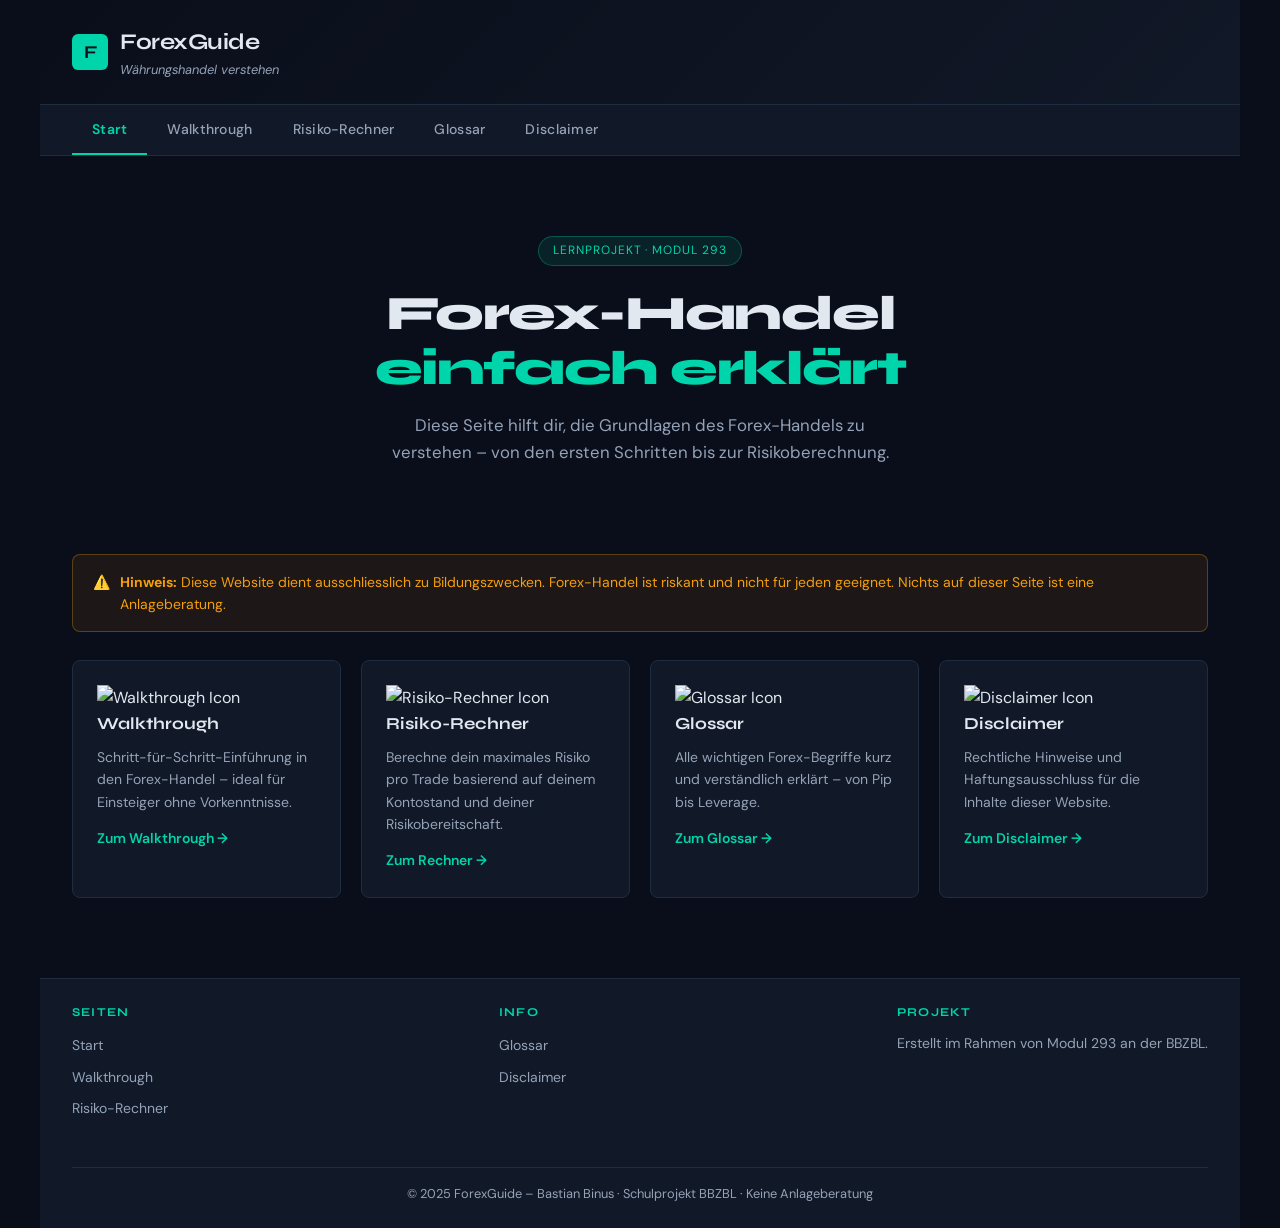
==== index.html @ bad98feb "Commit W3C Valid" ====
<!DOCTYPE html>
<html lang="de">
<head>
  <meta charset="UTF-8">
  <meta name="keywords" content="forex, trading, währungen">
  <title>ForexGuide – Einstieg in den Forex-Handel</title>
  <link rel="stylesheet" href="style.css">
  <link rel="preconnect" href="https://fonts.googleapis.com">
  <link href="https://fonts.googleapis.com/css2?family=Syne:wght@700;800&family=DM+Sans:wght@400;500;600&family=JetBrains+Mono:wght@400&display=swap" rel="stylesheet">
  <style>
    body { background-color: #0a0e1a; }
    .hero h2 { color: #e2e8f0 }
  </style>
</head>
<body>

  <header>
    <a href="index.html" class="logo">
      <div class="logo-icon">F</div>
      <div>
        <h1>ForexGuide</h1>
        <p class="tagline">Währungshandel verstehen</p>
      </div>
    </a>
  </header>

  <nav>
    <ul>
      <li><a href="index.html" class="active">Start</a></li>
      <li><a href="walkthrough.html">Walkthrough</a></li>
      <li><a href="rechner.html">Risiko-Rechner</a></li>
      <li><a href="glossar.html">Glossar</a></li>
      <li><a href="disclaimer.html">Disclaimer</a></li>
    </ul>
  </nav>

  <main>
    <div class="hero">
      <span class="hero-badge">Lernprojekt · Modul 293</span>
      <h2>Forex-Handel <span>einfach erklärt</span></h2>
      <p>Diese Seite hilft dir, die Grundlagen des Forex-Handels zu verstehen – von den ersten Schritten bis zur Risikoberechnung.</p>
    </div>

    <div class="warning-box">
      <span>⚠️</span>
      <span><strong>Hinweis:</strong> Diese Website dient ausschliesslich zu Bildungszwecken. Forex-Handel ist riskant und nicht für jeden geeignet. Nichts auf dieser Seite ist eine Anlageberatung.</span>
    </div>

    <div class="cards-grid">
      <div class="card">
        <img src="img/walkthrough.png" width="60" height="60" alt="Walkthrough Icon">
        <h3>Walkthrough</h3>
        <p>Schritt-für-Schritt-Einführung in den Forex-Handel – ideal für Einsteiger ohne Vorkenntnisse.</p>
        <a href="walkthrough.html">Zum Walkthrough →</a>
      </div>
      <div class="card">
        <img src="img/rechner.png" width="60" height="60" alt="Risiko-Rechner Icon">
        <h3>Risiko-Rechner</h3>
        <p>Berechne dein maximales Risiko pro Trade basierend auf deinem Kontostand und deiner Risikobereitschaft.</p>
        <a href="rechner.html">Zum Rechner →</a>
      </div>
      <div class="card">
        <img src="img/glossar.png" width="60" height="60" alt="Glossar Icon">
        <h3>Glossar</h3>
        <p>Alle wichtigen Forex-Begriffe kurz und verständlich erklärt – von Pip bis Leverage.</p>
        <a href="glossar.html">Zum Glossar →</a>
      </div>
      <div class="card">
        <img src="img/disclaimer.png" width="60" height="60" alt="Disclaimer Icon">
        <h3>Disclaimer</h3>
        <p>Rechtliche Hinweise und Haftungsausschluss für die Inhalte dieser Website.</p>
        <a href="disclaimer.html">Zum Disclaimer →</a>
      </div>
    </div>
  </main>

  <footer>
    <div class="footer-section">
      <h3>Seiten</h3>
      <ul>
        <li><a href="index.html">Start</a></li>
        <li><a href="walkthrough.html">Walkthrough</a></li>
        <li><a href="rechner.html">Risiko-Rechner</a></li>
      </ul>
    </div>
    <div class="footer-section">
      <h3>Info</h3>
      <ul>
        <li><a href="glossar.html">Glossar</a></li>
        <li><a href="disclaimer.html">Disclaimer</a></li>
      </ul>
    </div>
    <div class="footer-section">
      <h3>Projekt</h3>
      <p>Erstellt im Rahmen von Modul 293 an der BBZBL.</p>
    </div>
    <div class="footer-bottom">
      © 2025 ForexGuide – Bastian Binus · Schulprojekt BBZBL · Keine Anlageberatung
    </div>
  </footer>

</body>
</html>
---- style.css ----
/* ===========================
   Forex Guide – Global Styles
   =========================== */

/* CSS Variables */
/* FEHLER: Ungültige Einheit → CSS Validator Fehler */
.hero-badge {
  animation-duration: 0s;
}

/* FEHLER: Unbekannte Eigenschaft → CSS Validator Warnung */
nav ul li a {
  text-size-adjust: 100%;
}

:root {
  --color-bg: #0a0e1a;
  --color-surface: #111827;
  --color-surface-2: #1a2235;
  --color-accent: #00d4aa;
  --color-accent-2: #f59e0b;
  --color-text: #e2e8f0;
  --color-text-muted: #94a3b8;
  --color-border: #1e2d40;
  --color-danger: #ef4444;
  --color-success: #22c55e;
  --font-display: 'Syne', sans-serif;
  --font-body: 'DM Sans', sans-serif;
  --font-mono: 'JetBrains Mono', monospace;
  --radius: 8px;
  --shadow: 0 4px 24px rgba(0,0,0,0.4);
}

/* Reset & Box Model (K7: border-box für alle Elemente) */
* {
  box-sizing: border-box;
  margin: 0;
  padding: 0;
}

/* ===========================
   K7: CSS Grid Layout
   =========================== */
body {
  font-family: var(--font-body);
  background-color: var(--color-bg);
  color: var(--color-text);
  font-size: 16px;
  line-height: 1.6;
  min-height: 100vh;

  /* Grid Layout */
  max-width: 1200px;
  margin: 0 auto;
  display: grid;
  grid-template-columns: 1fr;
  grid-template-rows: auto auto 1fr auto;
  grid-template-areas:
    "header"
    "nav"
    "main"
    "footer";
  gap: 0;
}

/* ===========================
   Header
   =========================== */
header {
  grid-area: header;
  padding: 24px 32px;
  border-bottom: 1px solid var(--color-border);
  background: linear-gradient(135deg, #0a0e1a 0%, #111827 100%);
  display: flex;
  align-items: center;
  justify-content: space-between;
  min-height: 80px;
}

header .logo {
  display: flex;
  align-items: center;
  gap: 12px;
  text-decoration: none;
}

header .logo-icon {
  width: 36px;
  height: 36px;
  background: var(--color-accent);
  border-radius: 6px;
  display: flex;
  align-items: center;
  justify-content: center;
  font-family: var(--font-display);
  font-weight: 700;
  color: var(--color-bg);
  font-size: 18px;
}

header h1 {
  font-family: var(--font-display);
  font-size: 1.4rem;
  font-weight: 700;
  color: var(--color-text);
  letter-spacing: -0.02em;
}

header .tagline {
  font-size: 0.8rem;
  color: var(--color-text-muted);
  font-style: italic;
}

/* ===========================
   K7: Navigation mit Flexbox
   =========================== */
nav {
  grid-area: nav;
  background: var(--color-surface);
  border-bottom: 1px solid var(--color-border);
  min-height: 50px;
  padding: 0 32px;
}

nav ul {
  display: flex;           /* K7: Flexbox */
  list-style: none;
  gap: 0;
  height: 100%;
  align-items: stretch;
}

nav ul li a {
  display: flex;
  align-items: center;
  padding: 0 20px;
  height: 50px;
  color: var(--color-text-muted);
  text-decoration: none;
  font-size: 0.875rem;
  font-weight: 500;
  letter-spacing: 0.02em;
  border-bottom: 2px solid transparent;
  transition: color 0.2s, border-color 0.2s;
  white-space: nowrap;
}

nav ul li a:hover {
  color: var(--color-accent);
  border-bottom-color: var(--color-accent);
}

nav ul li a.active {
  color: var(--color-accent);
  border-bottom-color: var(--color-accent);
  font-weight: 600;
}

nav ul li a:visited {
  color: var(--color-text-muted);
}

nav ul li a:visited:hover,
nav ul li a:visited.active {
  color: var(--color-accent);
}

/* ===========================
   Main Content Area
   =========================== */
main {
  grid-area: main;
  padding: 32px;
  min-height: 400px;
}

/* ===========================
   K7: Footer mit Flexbox
   =========================== */
footer {
  grid-area: footer;
  background: var(--color-surface);
  border-top: 1px solid var(--color-border);
  padding: 24px 32px;
  min-height: 100px;

  /* K7: Flexbox für Footer-Bereiche */
  display: flex;
  justify-content: space-between;
  align-items: flex-start;
  gap: 24px;
  flex-wrap: wrap;
}

.footer-section h3 {
  font-family: var(--font-display);
  font-size: 0.75rem;
  text-transform: uppercase;
  letter-spacing: 0.1em;
  color: var(--color-accent);
  margin-bottom: 10px;
}

.footer-section ul {
  list-style: none;
}

.footer-section ul li {
  margin-bottom: 6px;
}

.footer-section ul li a,
.footer-section p {
  color: var(--color-text-muted);
  text-decoration: none;
  font-size: 0.875rem;
  transition: color 0.2s;
}

.footer-section ul li a:hover {
  color: var(--color-accent);
}

.footer-bottom {
  width: 100%;
  border-top: 1px solid var(--color-border);
  margin-top: 16px;
  padding-top: 16px;
  text-align: center;
  color: var(--color-text-muted);
  font-size: 0.8rem;
}

/* ===========================
   Reusable Components
   =========================== */

/* Hero Section */
.hero {
  text-align: center;
  padding: 48px 0 40px;
  max-width: 700px;
  margin: 0 auto 48px;
}

.hero-badge {
  display: inline-block;
  background: rgba(0,212,170,0.1);
  color: var(--color-accent);
  border: 1px solid rgba(0,212,170,0.3);
  padding: 4px 14px;
  border-radius: 20px;
  font-size: 0.75rem;
  letter-spacing: 0.08em;
  text-transform: uppercase;
  margin-bottom: 20px;
}

.hero h2 {
  font-family: var(--font-display);
  font-size: clamp(2rem, 5vw, 3rem);
  font-weight: 800;
  letter-spacing: -0.03em;
  line-height: 1.15;
  margin-bottom: 16px;
}

.hero h2 span {
  color: var(--color-accent);
}

.hero p {
  color: var(--color-text-muted);
  font-size: 1.05rem;
  max-width: 520px;
  margin: 0 auto;
}

/* Cards Grid */
.cards-grid {
  display: grid;
  grid-template-columns: repeat(auto-fit, minmax(260px, 1fr));
  gap: 20px;
  margin-bottom: 48px;
}

.card {
  background: var(--color-surface);
  border: 1px solid var(--color-border);
  border-radius: var(--radius);
  padding: 24px;
  transition: border-color 0.2s, transform 0.2s;
}

.card:hover {
  border-color: var(--color-accent);
  transform: translateY(-2px);
}

.card-icon {
  font-size: 1.8rem;
  margin-bottom: 12px;
}

.card h3 {
  font-family: var(--font-display);
  font-size: 1.05rem;
  font-weight: 700;
  margin-bottom: 8px;
  color: var(--color-text);
}

.card p {
  color: var(--color-text-muted);
  font-size: 0.875rem;
  line-height: 1.6;
}

.card a {
  display: inline-block;
  margin-top: 14px;
  color: var(--color-accent);
  text-decoration: none;
  font-size: 0.875rem;
  font-weight: 600;
}

.card a:hover {
  text-decoration: underline;
}

/* Page Header */
.page-header {
  margin-bottom: 32px;
  padding-bottom: 24px;
  border-bottom: 1px solid var(--color-border);
}

.page-header h2 {
  font-family: var(--font-display);
  font-size: 2rem;
  font-weight: 800;
  letter-spacing: -0.03em;
  margin-bottom: 8px;
}

.page-header p {
  color: var(--color-text-muted);
}

/* Warning box */
.warning-box {
  background: rgba(245,158,11,0.08);
  border: 1px solid rgba(245,158,11,0.3);
  border-radius: var(--radius);
  padding: 16px 20px;
  margin-bottom: 28px;
  font-size: 0.875rem;
  color: var(--color-accent-2);
  display: flex;
  gap: 10px;
  align-items: flex-start;
}

/* Steps */
.steps {
  display: flex;
  flex-direction: column;
  gap: 24px;
}

.step {
  display: flex;
  gap: 20px;
  align-items: flex-start;
}

.step-number {
  flex-shrink: 0;
  width: 36px;
  height: 36px;
  border-radius: 50%;
  background: var(--color-accent);
  color: var(--color-bg);
  display: flex;
  align-items: center;
  justify-content: center;
  font-family: var(--font-display);
  font-weight: 700;
  font-size: 0.9rem;
}

.step-content h3 {
  font-family: var(--font-display);
  font-size: 1.05rem;
  font-weight: 700;
  margin-bottom: 6px;
}

.step-content p {
  color: var(--color-text-muted);
  font-size: 0.9rem;
}

.step-content code {
  font-family: var(--font-mono);
  background: var(--color-surface-2);
  border: 1px solid var(--color-border);
  padding: 2px 6px;
  border-radius: 4px;
  font-size: 0.85rem;
  color: var(--color-accent);
}

/* Calculator */
.calculator {
  background: var(--color-surface);
  border: 1px solid var(--color-border);
  border-radius: var(--radius);
  padding: 32px;
  max-width: 580px;
}

.form-group {
  margin-bottom: 20px;
}

.form-group label {
  display: block;
  font-size: 0.875rem;
  font-weight: 600;
  color: var(--color-text-muted);
  margin-bottom: 8px;
  text-transform: uppercase;
  letter-spacing: 0.05em;
}

.form-group input,
.form-group select {
  width: 100%;
  padding: 12px 16px;
  background: var(--color-surface-2);
  border: 1px solid var(--color-border);
  border-radius: var(--radius);
  color: var(--color-text);
  font-family: var(--font-body);
  font-size: 1rem;
  transition: border-color 0.2s;
}

.form-group input:focus,
.form-group select:focus {
  outline: none;
  border-color: var(--color-accent);
}

.form-group select option {
  background: var(--color-surface);
}

.btn {
  padding: 12px 28px;
  background: var(--color-accent);
  color: var(--color-bg);
  border: none;
  border-radius: var(--radius);
  font-family: var(--font-display);
  font-size: 0.95rem;
  font-weight: 700;
  cursor: pointer;
  transition: background 0.2s, transform 0.1s;
  letter-spacing: 0.02em;
}

.btn:hover {
  background: #00b894;
  transform: translateY(-1px);
}

.result-box {
  margin-top: 24px;
  padding: 20px;
  background: rgba(0,212,170,0.06);
  border: 1px solid rgba(0,212,170,0.25);
  border-radius: var(--radius);
  display: none;
}

.result-box.visible {
  display: block;
}

.result-box h4 {
  font-family: var(--font-display);
  font-size: 0.75rem;
  text-transform: uppercase;
  letter-spacing: 0.1em;
  color: var(--color-accent);
  margin-bottom: 12px;
}

.result-row {
  display: flex;
  justify-content: space-between;
  padding: 8px 0;
  border-bottom: 1px solid var(--color-border);
  font-size: 0.9rem;
}

.result-row:last-child {
  border-bottom: none;
  font-weight: 700;
}

.result-row .value {
  color: var(--color-accent);
  font-family: var(--font-mono);
}

.value.danger {
  color: var(--color-danger);
}

/* Glossar */
.glossar-search {
  margin-bottom: 24px;
}

.glossar-search input {
  width: 100%;
  padding: 14px 20px;
  background: var(--color-surface);
  border: 1px solid var(--color-border);
  border-radius: var(--radius);
  color: var(--color-text);
  font-family: var(--font-body);
  font-size: 1rem;
  transition: border-color 0.2s;
}

.glossar-search input:focus {
  outline: none;
  border-color: var(--color-accent);
}

.glossar-search input::placeholder {
  color: var(--color-text-muted);
}

.glossar-list {
  display: flex;
  flex-direction: column;
  gap: 12px;
}

.glossar-item {
  background: var(--color-surface);
  border: 1px solid var(--color-border);
  border-radius: var(--radius);
  padding: 18px 24px;
  transition: border-color 0.2s;
}

.glossar-item:hover {
  border-color: var(--color-accent);
}

.glossar-item dt {
  font-family: var(--font-display);
  font-weight: 700;
  color: var(--color-accent);
  margin-bottom: 6px;
  font-size: 1rem;
}

.glossar-item dd {
  color: var(--color-text-muted);
  font-size: 0.9rem;
  line-height: 1.6;
}

/* Disclaimer page */
.disclaimer-content {
  max-width: 720px;
}

.disclaimer-content h3 {
  font-family: var(--font-display);
  font-size: 1.1rem;
  font-weight: 700;
  color: var(--color-text);
  margin: 28px 0 10px;
  padding-top: 20px;
  border-top: 1px solid var(--color-border);
}

.disclaimer-content h3:first-of-type {
  margin-top: 0;
  border-top: none;
  padding-top: 0;
}

.disclaimer-content p {
  color: var(--color-text-muted);
  font-size: 0.9rem;
  line-height: 1.75;
  margin-bottom: 12px;
}

/* ===========================
   K7: Responsive Layout
   =========================== */
@media (max-width: 768px) {
  body {
    grid-template-areas:
      "header"
      "nav"
      "main"
      "footer";
  }

  header {
    padding: 16px 20px;
    flex-direction: column;
    align-items: flex-start;
    gap: 6px;
    min-height: auto;
  }

  nav {
    padding: 0 12px;
    overflow-x: auto;
  }

  nav ul {
    gap: 0;
  }

  nav ul li a {
    padding: 0 12px;
    font-size: 0.8rem;
  }

  main {
    padding: 20px 16px;
  }

  footer {
    flex-direction: column;
    padding: 20px 16px;
  }

  .cards-grid {
    grid-template-columns: 1fr;
  }

  .calculator {
    padding: 20px;
  }
}
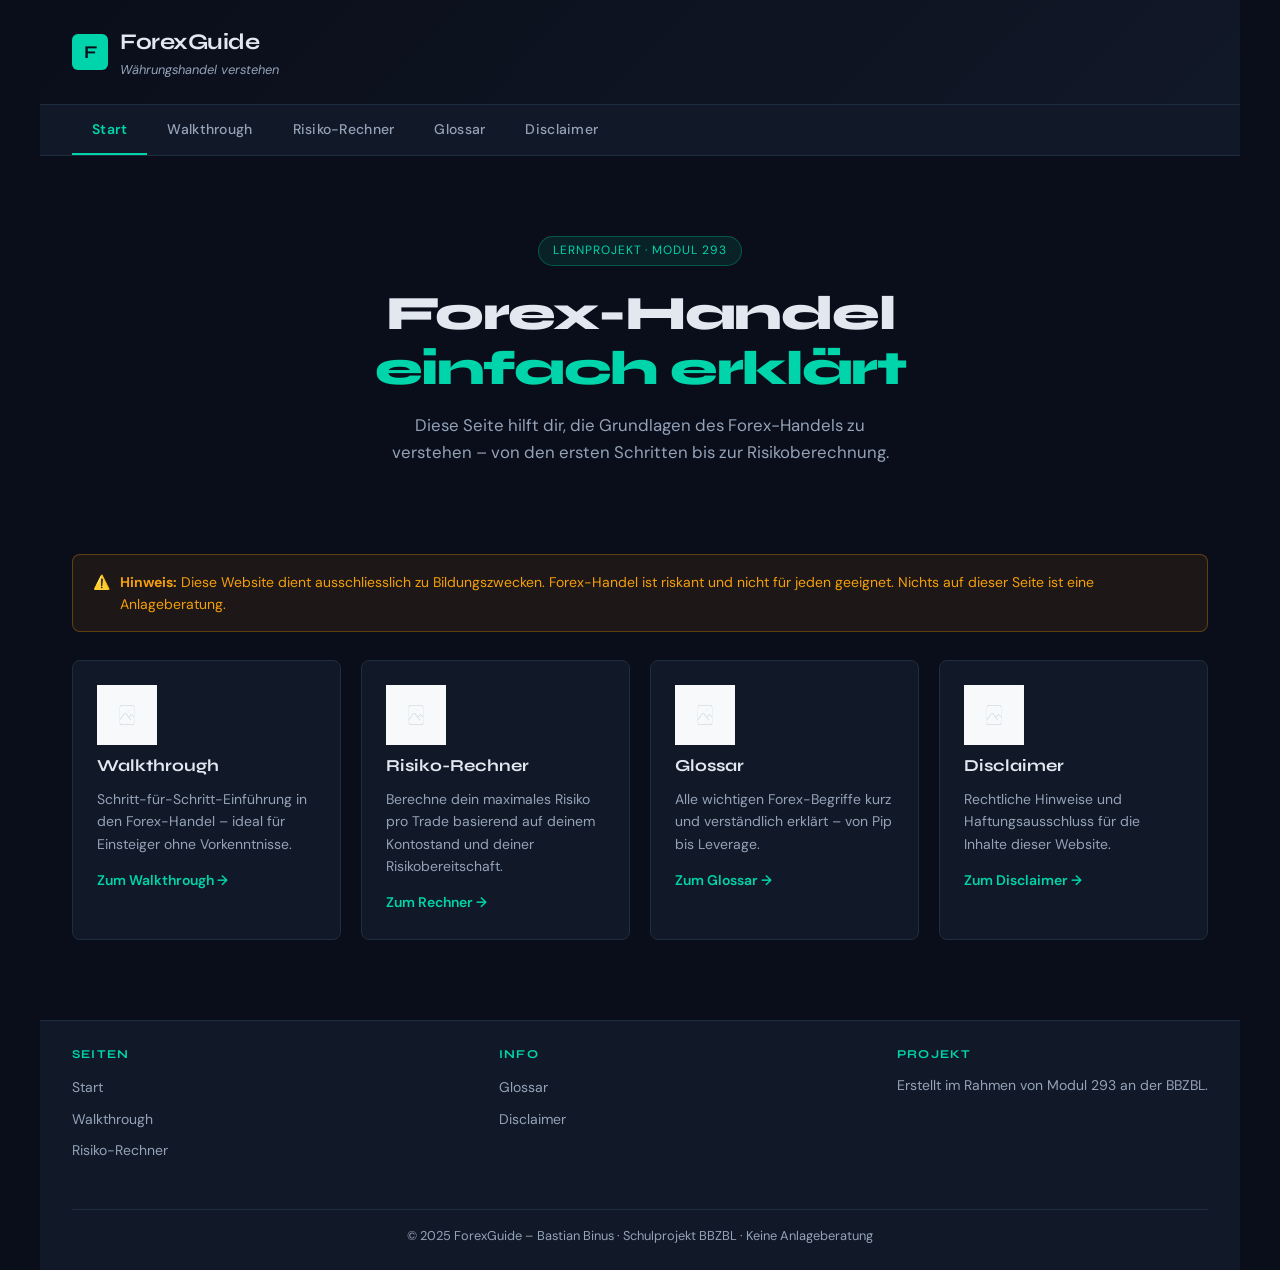
==== commit 126b4581: "Placeholder images added to index.html for Walkthrough, Risiko-Rechner, Glossar, and Disclaimer sect" ====
--- a/index.html
+++ b/index.html
@@ -6,8 +6,10 @@
   <title>ForexGuide – Einstieg in den Forex-Handel</title>
   <link rel="stylesheet" href="style.css">
   <link rel="preconnect" href="https://fonts.googleapis.com">
-  <link href="https://fonts.googleapis.com/css2?family=Syne:wght@700;800&family=DM+Sans:wght@400;500;600&family=JetBrains+Mono:wght@400&display=swap" rel="stylesheet">
-  <style>
+  <link rel="preconnect" href="https://fonts.gstatic.com" crossorigin>
+  <link rel="stylesheet" href="https://fonts.googleapis.com/css2?family=Syne:wght@700;800&family=DM+Sans:wght@400;500;600&family=JetBrains+Mono:wght@400&display=swap" media="print" onload="this.media='all'">
+  <noscript><link rel="stylesheet" href="https://fonts.googleapis.com/css2?family=Syne:wght@700;800&family=DM+Sans:wght@400;500;600&family=JetBrains+Mono:wght@400&display=swap"></noscript>
+ <style>
     body { background-color: #0a0e1a; }
     .hero h2 { color: #e2e8f0 }
   </style>
@@ -48,25 +50,25 @@
 
     <div class="cards-grid">
       <div class="card">
-        <img src="img/walkthrough.png" width="60" height="60" alt="Walkthrough Icon">
+        <img src="img/placeholder.png" width="60" height="60" alt="Walkthrough Icon">
         <h3>Walkthrough</h3>
         <p>Schritt-für-Schritt-Einführung in den Forex-Handel – ideal für Einsteiger ohne Vorkenntnisse.</p>
         <a href="walkthrough.html">Zum Walkthrough →</a>
       </div>
       <div class="card">
-        <img src="img/rechner.png" width="60" height="60" alt="Risiko-Rechner Icon">
+        <img src="img/placeholder.png" width="60" height="60" alt="Risiko-Rechner Icon">
         <h3>Risiko-Rechner</h3>
         <p>Berechne dein maximales Risiko pro Trade basierend auf deinem Kontostand und deiner Risikobereitschaft.</p>
         <a href="rechner.html">Zum Rechner →</a>
       </div>
       <div class="card">
-        <img src="img/glossar.png" width="60" height="60" alt="Glossar Icon">
+        <img src="img/placeholder.png" width="60" height="60" alt="Glossar Icon">
         <h3>Glossar</h3>
         <p>Alle wichtigen Forex-Begriffe kurz und verständlich erklärt – von Pip bis Leverage.</p>
         <a href="glossar.html">Zum Glossar →</a>
       </div>
       <div class="card">
-        <img src="img/disclaimer.png" width="60" height="60" alt="Disclaimer Icon">
+        <img src="img/placeholder.png" width="60" height="60" alt="Disclaimer Icon">
         <h3>Disclaimer</h3>
         <p>Rechtliche Hinweise und Haftungsausschluss für die Inhalte dieser Website.</p>
         <a href="disclaimer.html">Zum Disclaimer →</a>
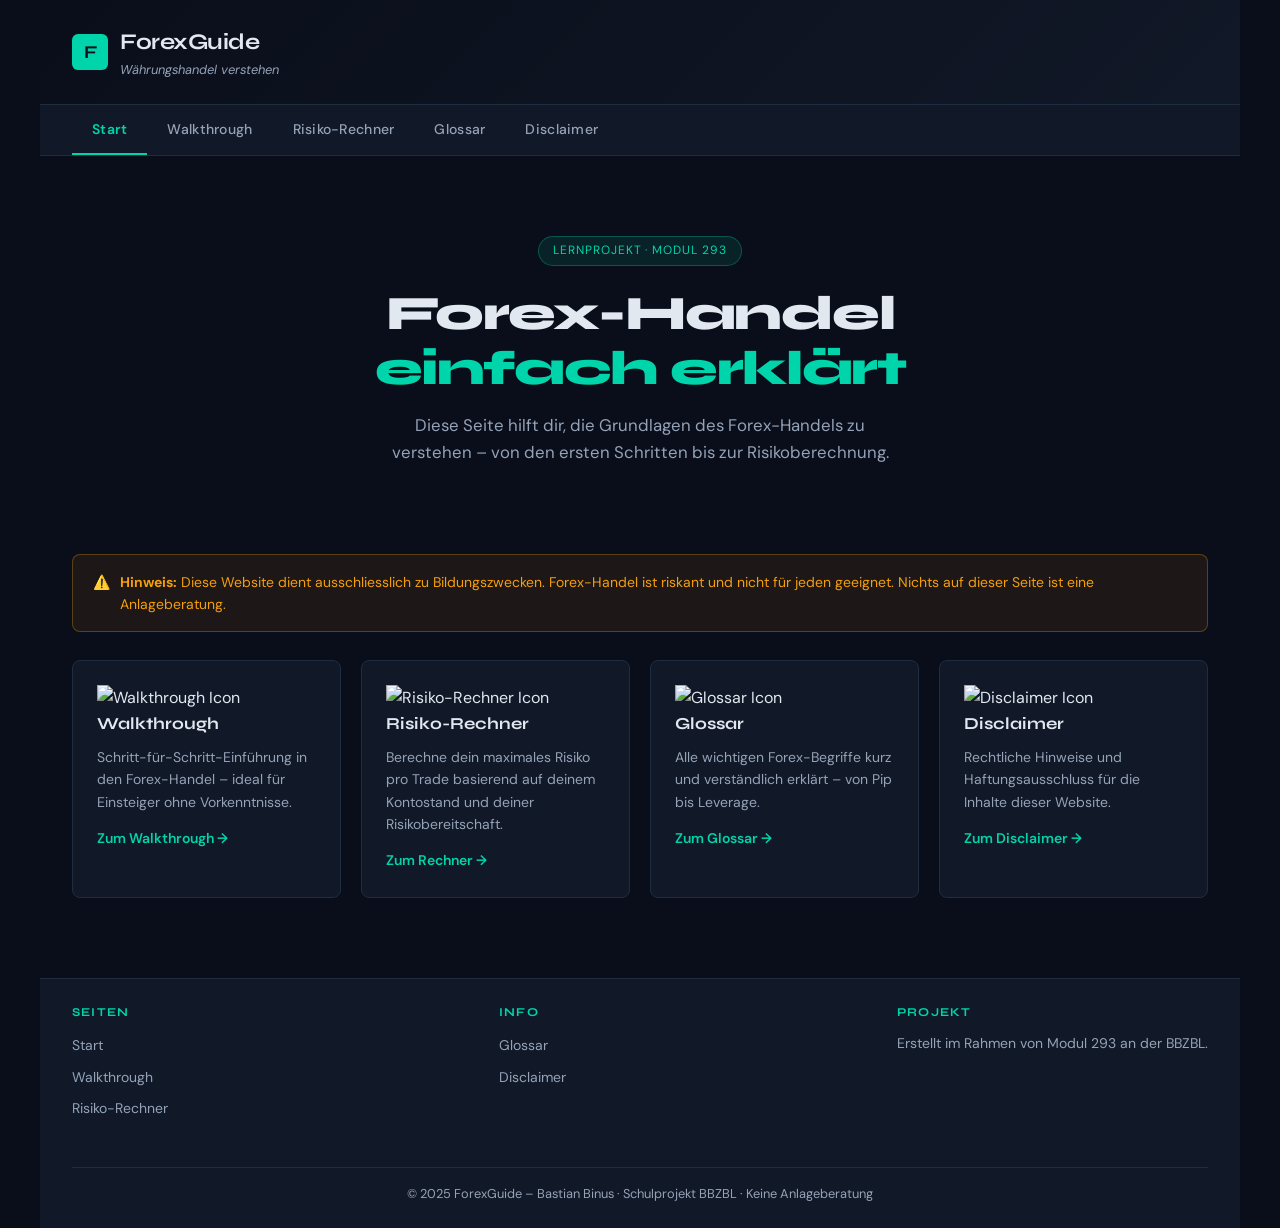
==== commit 769477a4: "placeholder via placeholder.com, da die Originalbilder nicht verfügbar sind. Sobald die Originale wi" ====
--- a/index.html
+++ b/index.html
@@ -50,25 +50,25 @@
 
     <div class="cards-grid">
       <div class="card">
-        <img src="img/placeholder.png" width="60" height="60" alt="Walkthrough Icon">
+        <img src="https://via.placeholder.com/60x60" width="60" height="60" alt="Walkthrough Icon">
         <h3>Walkthrough</h3>
         <p>Schritt-für-Schritt-Einführung in den Forex-Handel – ideal für Einsteiger ohne Vorkenntnisse.</p>
         <a href="walkthrough.html">Zum Walkthrough →</a>
       </div>
       <div class="card">
-        <img src="img/placeholder.png" width="60" height="60" alt="Risiko-Rechner Icon">
+        <img src="https://via.placeholder.com/60x60" width="60" height="60" alt="Risiko-Rechner Icon">
         <h3>Risiko-Rechner</h3>
         <p>Berechne dein maximales Risiko pro Trade basierend auf deinem Kontostand und deiner Risikobereitschaft.</p>
         <a href="rechner.html">Zum Rechner →</a>
       </div>
       <div class="card">
-        <img src="img/placeholder.png" width="60" height="60" alt="Glossar Icon">
+        <img src="https://via.placeholder.com/60x60" width="60" height="60" alt="Glossar Icon">
         <h3>Glossar</h3>
         <p>Alle wichtigen Forex-Begriffe kurz und verständlich erklärt – von Pip bis Leverage.</p>
         <a href="glossar.html">Zum Glossar →</a>
       </div>
       <div class="card">
-        <img src="img/placeholder.png" width="60" height="60" alt="Disclaimer Icon">
+        <img src="https://via.placeholder.com/60x60" width="60" height="60" alt="Disclaimer Icon">
         <h3>Disclaimer</h3>
         <p>Rechtliche Hinweise und Haftungsausschluss für die Inhalte dieser Website.</p>
         <a href="disclaimer.html">Zum Disclaimer →</a>
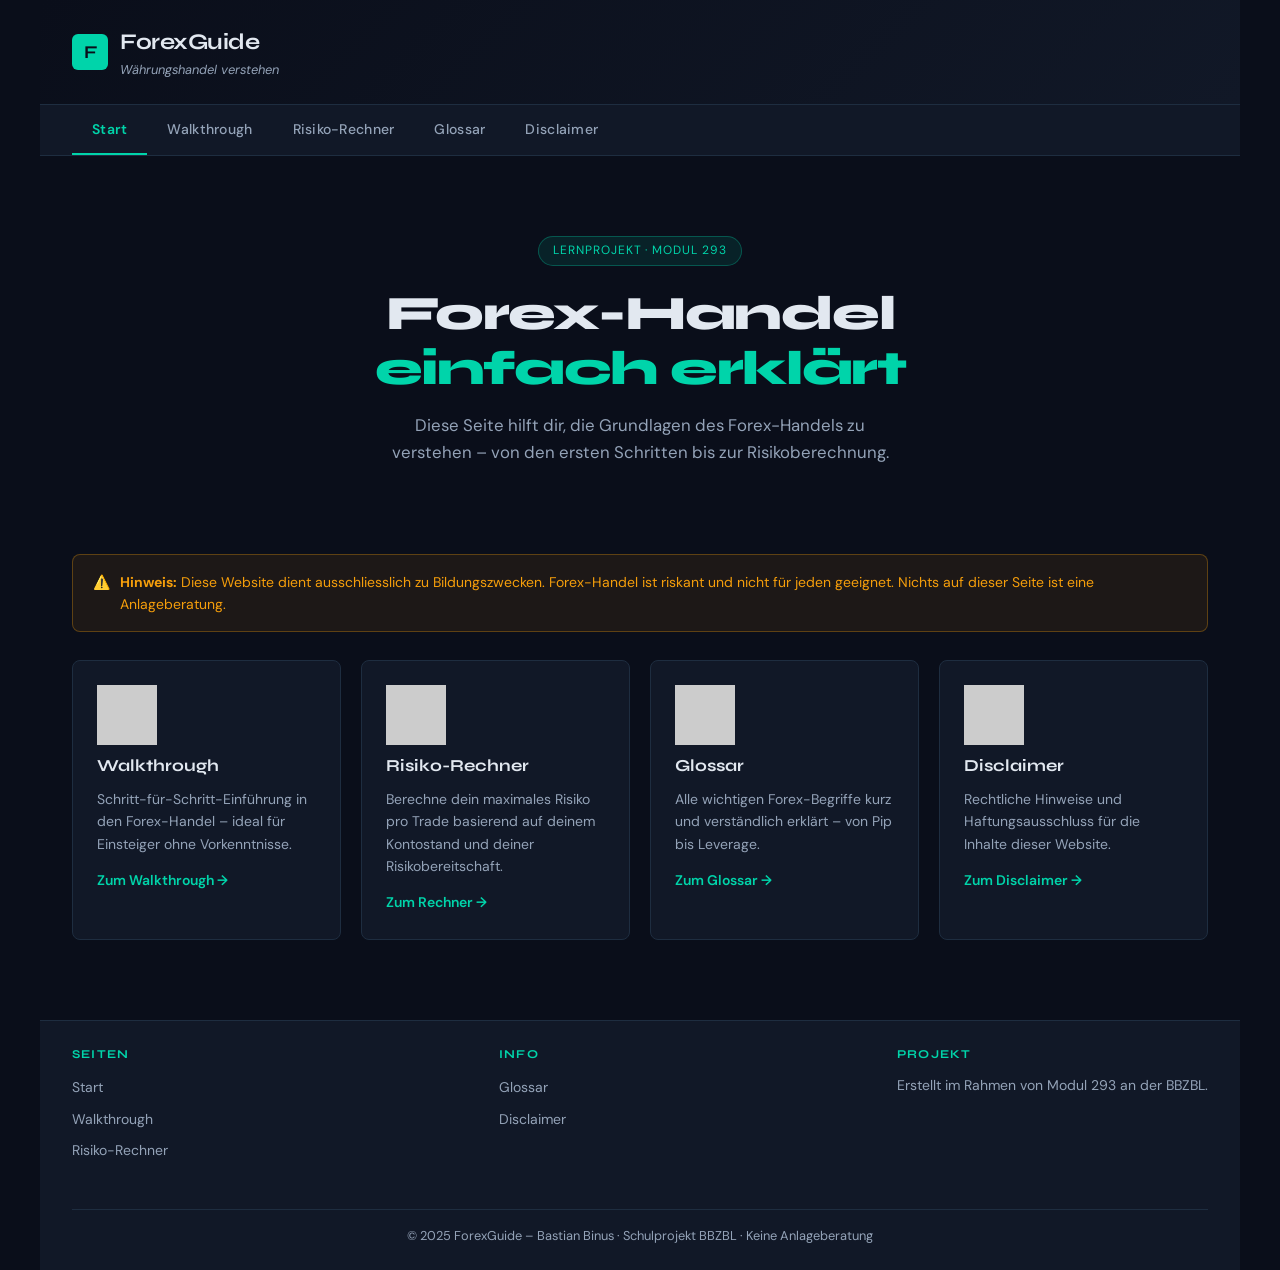
==== commit f16253f5: "placeholder commit message" ====
--- a/index.html
+++ b/index.html
@@ -50,25 +50,25 @@
 
     <div class="cards-grid">
       <div class="card">
-        <img src="https://via.placeholder.com/60x60" width="60" height="60" alt="Walkthrough Icon">
+        <img src="[data-uri]" width="60" height="60" alt="Walkthrough Icon">
         <h3>Walkthrough</h3>
         <p>Schritt-für-Schritt-Einführung in den Forex-Handel – ideal für Einsteiger ohne Vorkenntnisse.</p>
         <a href="walkthrough.html">Zum Walkthrough →</a>
       </div>
       <div class="card">
-        <img src="https://via.placeholder.com/60x60" width="60" height="60" alt="Risiko-Rechner Icon">
+        <img src="[data-uri]" width="60" height="60" alt="Risiko-Rechner Icon">
         <h3>Risiko-Rechner</h3>
         <p>Berechne dein maximales Risiko pro Trade basierend auf deinem Kontostand und deiner Risikobereitschaft.</p>
         <a href="rechner.html">Zum Rechner →</a>
       </div>
       <div class="card">
-        <img src="https://via.placeholder.com/60x60" width="60" height="60" alt="Glossar Icon">
+        <img src="[data-uri]" width="60" height="60" alt="Glossar Icon">
         <h3>Glossar</h3>
         <p>Alle wichtigen Forex-Begriffe kurz und verständlich erklärt – von Pip bis Leverage.</p>
         <a href="glossar.html">Zum Glossar →</a>
       </div>
       <div class="card">
-        <img src="https://via.placeholder.com/60x60" width="60" height="60" alt="Disclaimer Icon">
+        <img src="[data-uri]" width="60" height="60" alt="Disclaimer Icon">
         <h3>Disclaimer</h3>
         <p>Rechtliche Hinweise und Haftungsausschluss für die Inhalte dieser Website.</p>
         <a href="disclaimer.html">Zum Disclaimer →</a>
